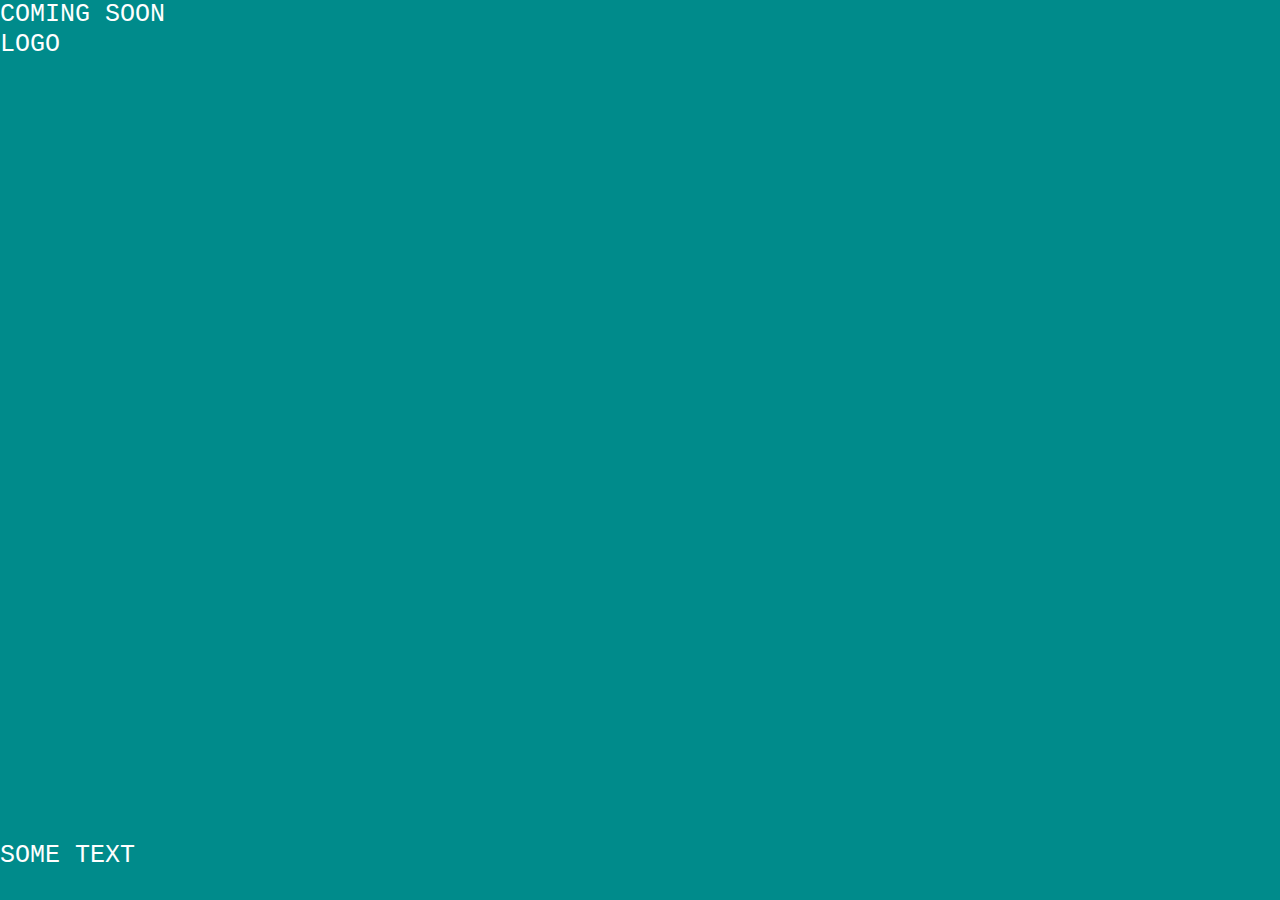
==== under-construction/index.html @ 9719e935 "feat: add "under construction" page barebone and various stuff" ====
<!DOCTYPE html>
<html lang="it">
<head>
  <meta charset="utf-8">
  <meta name="viewport" content="width=device-width, initial-scale=1.0">
<title>Under Construction</title>
<link rel="stylesheet" type="text/css" href="./main.css">
</head>
<body>
<div class="bg-img">
  <div class="top-text">LOGO</div>
  <div class="middle-text">COMING SOON</div>
  <div class="bottom-text">SOME TEXT</div>

</div>
<script src="./script.js" defer></script>
</body>
</html>
---- under-construction/main.css ----
body, html {
  height: 100%;
  margin: 0;
}

.bg-img {
background-color: darkcyan;
height: 100%;
background-position: center;
background-size: cover;
position: relative;
color: white;
font-family: 'Courier New', Courier, monospace;
font-size: 25px;
}

.top-text {
  position: absolute;
  top: 30px;
}

.bottom-text {
  position: absolute;
  bottom: 30px;
}

.middle {
  position: absolute;
  top: 50%;
  left: 50%;
  transform: translate(-50%,-50%);
  text-align: center;
}

hr {
  margin: auto;
  width: 40%;
}
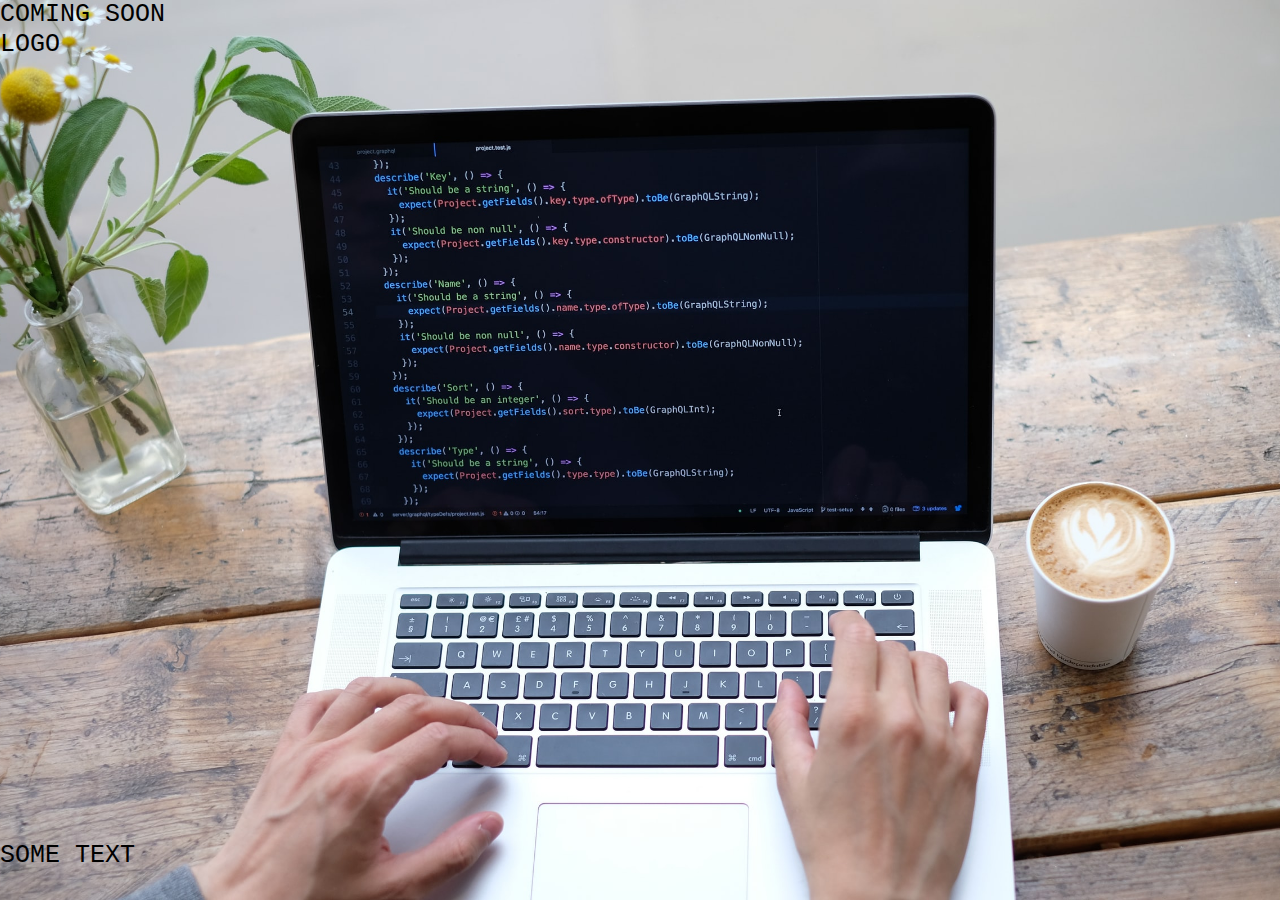
==== commit 5abfdb7c: "Create under-construction page" ====
--- a/under-construction/index.html
+++ b/under-construction/index.html
@@ -9,10 +9,10 @@
 <body>
 <div class="bg-img">
   <div class="top-text">LOGO</div>
-  <div class="middle-text">COMING SOON</div>
+  <div class="middle-text" id="demo">COMING SOON</div>
   <div class="bottom-text">SOME TEXT</div>
 
 </div>
-<script src="./script.js" defer></script>
+<script src="./script.js"></script>
 </body>
 </html>--- a/under-construction/main.css
+++ b/under-construction/main.css
@@ -4,12 +4,12 @@
 }
 
 .bg-img {
-background-color: darkcyan;
+background-image: url("./bg-img.jpg");
 height: 100%;
 background-position: center;
 background-size: cover;
 position: relative;
-color: white;
+color: black;
 font-family: 'Courier New', Courier, monospace;
 font-size: 25px;
 }
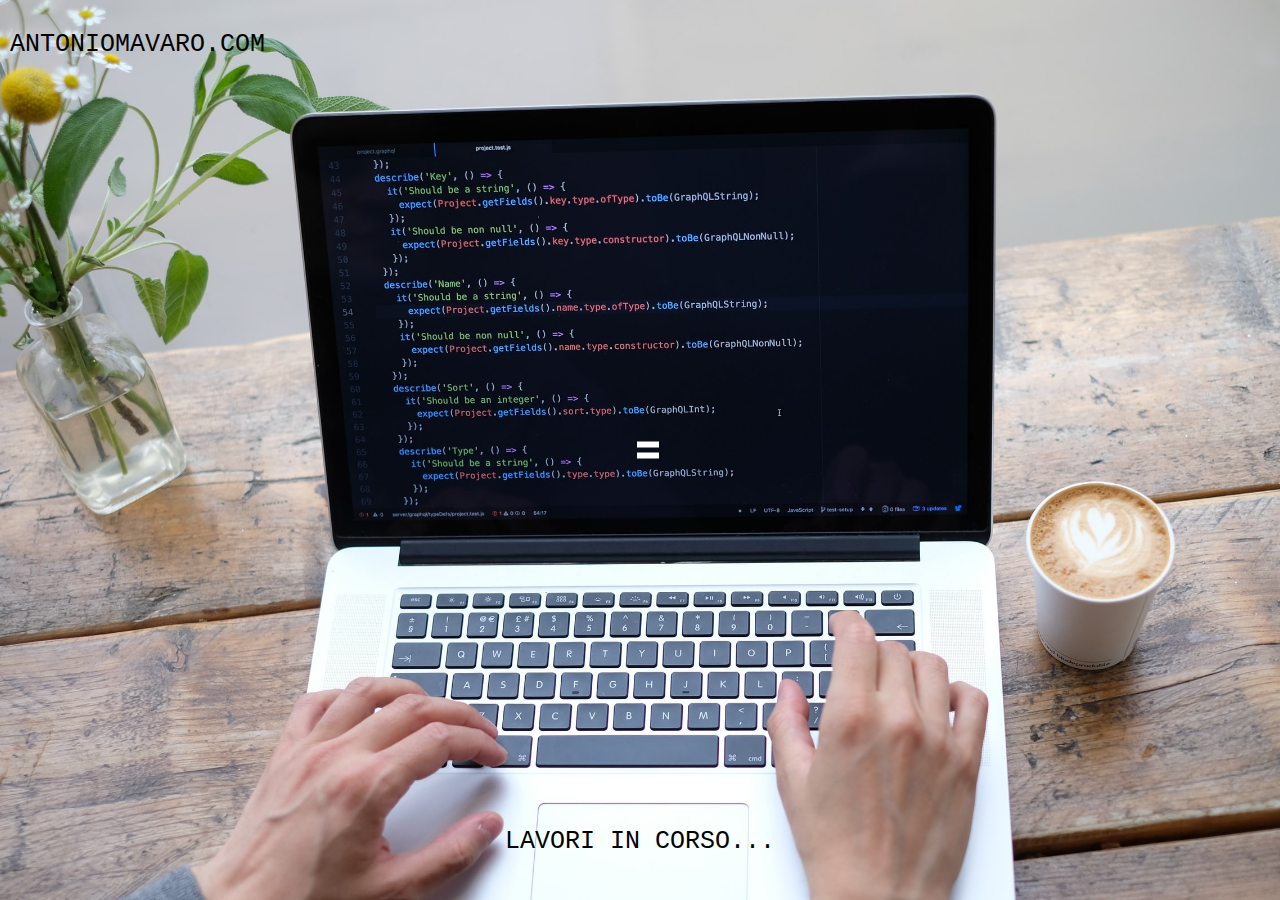
==== commit 0936da5f: "Add countdown script to under-construction page" ====
--- a/under-construction/index.html
+++ b/under-construction/index.html
@@ -8,11 +8,13 @@
 </head>
 <body>
 <div class="bg-img">
-  <div class="top-text">LOGO</div>
-  <div class="middle-text" id="demo">COMING SOON</div>
-  <div class="bottom-text">SOME TEXT</div>
+  <div class="top-text">ANTONIOMAVARO.COM</div>
+  
+  <div class="middle"><hr><div id="demo"></div><hr></div>
+  <div class="bottom-text">LAVORI IN CORSO...</div>
+</div>
+<script src="./script.js">
 
-</div>
-<script src="./script.js"></script>
+</script>
 </body>
 </html>--- a/under-construction/main.css
+++ b/under-construction/main.css
@@ -17,11 +17,14 @@
 .top-text {
   position: absolute;
   top: 30px;
+  left: 10px;
 }
 
 .bottom-text {
   position: absolute;
   bottom: 30px;
+  left: 50%;
+  transform: translate(-50%,-50%);
 }
 
 .middle {
@@ -29,10 +32,13 @@
   top: 50%;
   left: 50%;
   transform: translate(-50%,-50%);
-  text-align: center;
+  
+  color: red;
 }
 
 hr {
-  margin: auto;
-  width: 40%;
+  margin: 5px;
+  width: 100%;
+  color: white;
+  border: solid white 3px;
 }